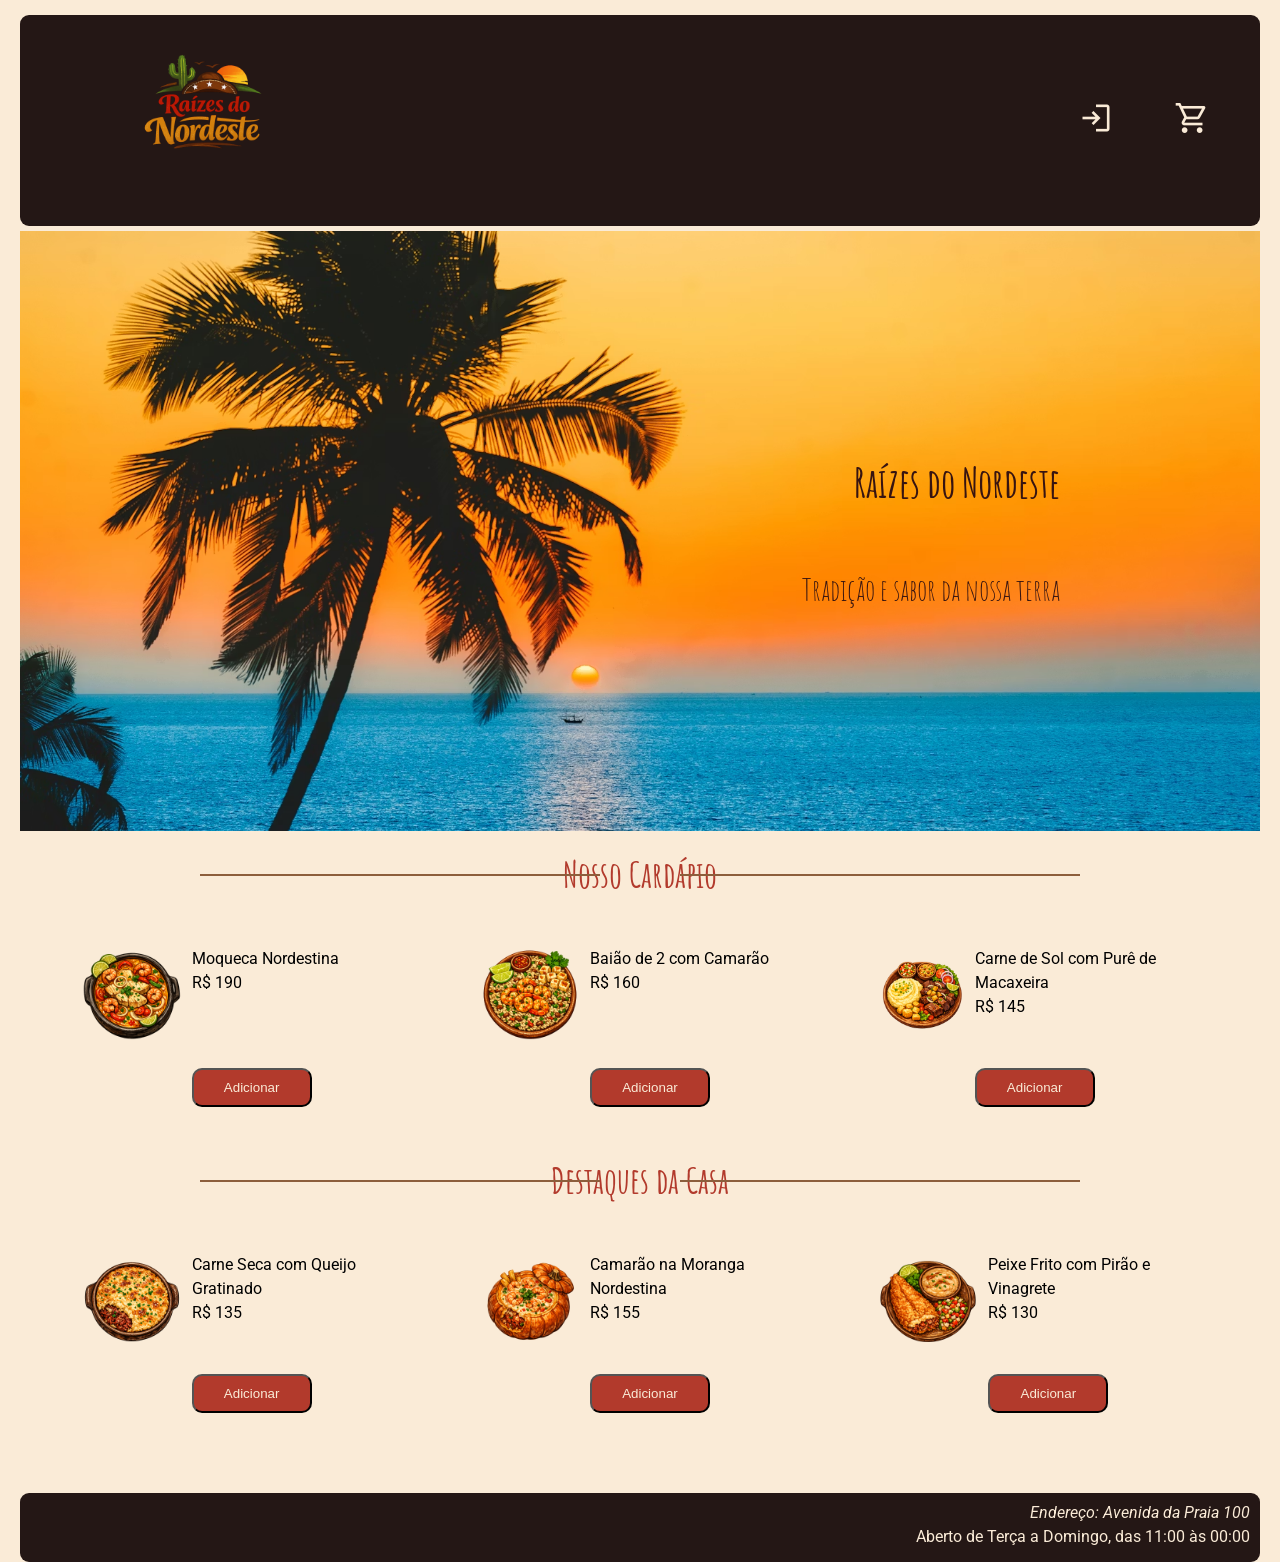
==== index.html @ 255d8f6d "tudo pronto para subir para o github pages" ====
<!DOCTYPE html>
<html lang="en">
<head>
    <meta charset="UTF-8">
    <meta name="viewport" content="width=device-width, initial-scale=1.0">
    <title>Raízes do Nordeste</title>
    <link rel="stylesheet" href="index.css">
    <link rel="stylesheet" href="index-media.css">

<link rel="stylesheet" href="https://fonts.googleapis.com/css2?family=Material+Symbols+Outlined" />

<link rel="preconnect" href="https://fonts.googleapis.com">
<link rel="preconnect" href="https://fonts.gstatic.com" crossorigin>
<link href="https://fonts.googleapis.com/css2?family=Roboto:ital,wght@0,100..900;1,100..900&display=swap" rel="stylesheet">

<link rel="preconnect" href="https://fonts.googleapis.com">
<link rel="preconnect" href="https://fonts.gstatic.com" crossorigin>
<link href="https://fonts.googleapis.com/css2?family=Amatic+SC:wght@400;700&display=swap" rel="stylesheet">


</head>
<body>

    <header class="menu-container">

        <div class="logo">
            <img src="imagens/raizes-do-nordeste.png" alt="logo-restaurante">
        </div>

        <nav class="header-nav">

            <a href="login.html" class="icone-link" title="Login" target="_blank"><span class="material-symbols-outlined">login</span></a>
            <a href="carrinho.html" class="icone-link" title="Carrinho" target="_blank"><span class="material-symbols-outlined">shopping_cart</span><span class="contador"></span></a>

        </nav>

    </header>

    <section class="banner">
        <div class="banner-content">
            <h1 class="banner-titulo">Raízes do Nordeste</h1>
            <p class="banner-paragrafo">Tradição e sabor da nossa terra</p>
        </div>
    </section>

     <h2 class="titulo-section">Nosso Cardápio</h2>

    <section class="cardapio-container">

        <article class="opcoes">

            <div class="opcao">
                <img src="imagens/moqueca.png" alt="moqueca-nordestina">

                <div class="descricao">
                    <p>Moqueca Nordestina</p>
                    <p>R$ 190</p>
                    <button class="btn" data-nome="moqueca" data-preco="190" data-qtd = 0>Adicionar</button>
                </div>

            </div>

        </article>

        <article class="opcoes">

            <div class="opcao">
                <img src="imagens/baiao.png" alt="baião-de-dois-com-camarão">

                <div class="descricao">
                    <p>Baião de 2 com Camarão</p>
                    <p>R$ 160</p>
                    <button class="btn" data-nome="baiao" data-preco="160">Adicionar</button>
                </div>

            </div>

        </article>

        <article class="opcoes">

            <div class="opcao">
                <img src="imagens/carneDeSol.png" alt="carne-de-sol-com-purê-de-macaxeira">

                <div class="descricao">
                    <p>Carne de Sol com Purê de Macaxeira</p>
                    <p>R$ 145</p>
                    <button class="btn" data-nome="carneDeSol" data-preco="145">Adicionar</button>
                </div>

            </div>

        </article>

    </section>

    <h2 class="titulo-section">Destaques da Casa</h2>

    <section class="destaques-container">

        <article class="opcoes">
            <div class="opcao">
                <img src="imagens/carneSeca.png" alt="carne-seca-com-queijo-gratinado">

                <div class="descricao">
                    <p>Carne Seca com Queijo Gratinado</p>
                    <p>R$ 135</p>
                    <button class="btn" data-nome="carneSeca" data-preco="135">Adicionar</button>
                </div>
            </div>
        </article>
        
        <article class="opcoes">
            <div class="opcao">
                <img src="imagens/camarao.png" alt="camarão-na-moranga-nordestina">

                <div class="descricao">
                    <p>Camarão na Moranga Nordestina</p>
                    <p>R$ 155</p>
                    <button class="btn" data-nome="camarao" data-preco="155">Adicionar</button>
                </div>
            </div>
        </article>


        <article class="opcoes">
            <div class="opcao">
                <img src="imagens/peixeFrito.png" alt="peixe-frito-com-pirão-evinagrete">
                    <div class="descricao">
                        <p>Peixe Frito com Pirão e Vinagrete</p>
                        <p>R$ 130</p>
                        <button class="btn" data-nome="peixeFrito" data-preco="130">Adicionar</button>
                    </div>
            </div>
        </article>
    </section>

    <footer class="rodape">
        <address>Endereço: Avenida da Praia 100</address>
        <p>Aberto de Terça a Domingo, das 11:00 às 00:00</p>
    </footer>

    <script src="raizes.js"></script>

</body>
</html>
---- index.css ----
:root{
    --color-fundo: antiquewhite; 
    --btn-color: #B23A2C;
 }
 
 html{
    margin: 0;
    padding: 0;
    box-sizing: border-box;
    font-size: 62.5%;
 }

 body{
    font-family: "Roboto";
    font-size: 1.6rem;
    background-color: var(--color-fundo);
 }

.logo img{
    width: 20rem;
}

.menu-container{
    display: flex;
    justify-content: space-between;
    align-items: center;
    padding: 1rem 2rem;
    /* background-color: #733731; */
    background-color: #241715;
    color: antiquewhite;
    border-radius: .9rem;
}

.header-nav{
    display: flex;
    align-items: center;
    gap: 3rem;
}

.icone-link{
    color: antiquewhite;
}

a{
    text-decoration: none;
}

.contador{
    color: antiquewhite;
    text-decoration: none;
}

.banner-content h1, .banner-content p{
    text-align: center;
    font-family:"Amatic SC";
    color: #371411;
}

.banner-titulo{
    font-size: 4rem;
}

.banner-paragrafo{
    font-size: 3rem;
}

.titulo-section{
    position: relative;
    text-align: center;
    font-family:"Amatic SC";
    font-size: 2.8rem;
    color: #B23A2C;
    margin: 2rem 0 ;
}

.titulo-section::before, .titulo-section::after{
    content: "";
    position: absolute;
    top: 50%;
    width: clamp(5rem, 22%, 12rem);
    height: 0.2rem;
    background-color: #8C5E3C;
}

.titulo-section::before{
    left: 0;
    transform: translateX(30%);
}

.titulo-section::after{
    right:0;
    transform: translateX(-30%);
}

.cardapio-container{
    display: flex;
    flex-direction: column;
    gap: 2.4rem;
}

.opcao{
    display: flex;
    gap: 5rem ;
    min-height: 14rem;
}

.opcao img{
    width: 10rem;
    height: 10rem;
    object-fit: cover;
    border-radius: .6rem;
}

.descricao{
    display: flex;
    flex-direction: column;
}

.descricao p{
    margin: 0;
    line-height: 2.4rem;
}

.btn{
    width: 12rem;
    padding: .5rem;
    border-radius: 1rem;
    background-color: var(--btn-color);
    color: antiquewhite;
    margin-top: 2.4rem;
    cursor: pointer;
}

.destaques-container{
    display: flex;
    flex-direction: column;
    gap: 2.4rem;
}

.rodape p{
    margin: 0;
    line-height: 3rem;
}

.rodape{
    /* background-color: #733731; */
    /*background-color: #653e3a;*/
    background-color: #241715;
    color: antiquewhite;
    padding: 1rem;
    margin-top: 2.4rem;
    border-radius: .9rem;

}
---- index-media.css ----
/*iphone SE */
@media screen and (min-width: 23.55em){

.titulo-section::before{
    left: 0;
    transform: translateX(30%);
}

.titulo-section::after{
    right:0;
    transform: translateX(-30%);
}

}

/*ipad mini */
@media screen and (min-width: 48rem){

body{
    margin: 0;
    padding: 0;
    box-sizing: border-box;
    display: flex;
    flex-direction: column;  
    padding-inline: 2rem;
    padding-block: 1.5rem;

}

.logo img{
    width: 34rem;
}

.header-nav{
    gap: 4rem;
}

.header-nav .material-symbols-outlined{
    font-size: 3.6rem;
}

.menu-container{
    display: flex;
    justify-content: space-between;
    align-items: center;
    padding: 1rem 5rem;
}

.banner-content{
    background-image: url(imagens/banner-imagem.avif);
    background-size: cover;
    background-position: center;
    background-repeat: no-repeat;
    min-height: 38rem;
    margin-top: .5rem;
    display: flex;
    flex-direction: column;
    justify-content: center;
    align-items: flex-end;
    padding-right: 8rem;
}

.titulo-section::before, .titulo-section::after{
    width: clamp(8rem, 30%, 20rem);
}

.titulo-section::before{
    left: 0;
    transform: translateX(40%);
}

.titulo-section::after{
    right:0;
    transform: translateX(-40%);
}

.cardapio-container{
    flex-direction: row;
    justify-content: center;
    gap: 1.5rem;
    padding-inline: 2rem;
}

.opcoes {
    width: 32rem;
 
}

.opcao{
    display: flex ;
    gap: 1.6rem;
    min-height: 14rem;
}

.descricao{
    display: flex;
    flex-direction: column;
}

.descricao .btn{
    margin-top: auto;
}

.destaques-container{
    flex-direction: row;
    justify-content: center;
    gap: 1.5rem;
    padding-inline: 2rem;
    margin-bottom: 5rem;
}

.rodape{
    text-align: right;
}

}

/*ipad pro */
@media screen and (min-width: 64em){
    body{
        display: flex;
        flex-direction: column;
        height: 100vh;
    }

    .titulo-section::before, .titulo-section::after{
        width: clamp(8rem, 30%, 26rem);
    }

    .titulo-section::before{
        left: 0;
        transform: translateX(40%);
    }

    .titulo-section::after{
        right:0;
        transform: translateX(-40%);
    }

    .opcao{
        display: flex ;
        gap: 1rem;
        min-height: 16rem;
    }

    .cardapio-container{
        padding: 2rem;
    }

    .destaques-container{
        padding: 2rem;
    }

    .rodape{
        margin-top: auto;
    }


}

/*media para desktop*/
@media screen and (min-width: 75em) {

    body{
    margin: 0;
    padding: 0;
    box-sizing: border-box;
    display: flex;
    flex-direction: column;  
    padding-inline: 2rem;
    padding-block: 1.5rem;

}

    .logo img{
    width: 28rem;
}

    .header-nav{
    gap: 6rem;
}

    .banner-content{
        min-height: 60rem;
        padding-right: 20rem;
    }

    .titulo-section{
        font-size: 3.6rem;
    }

    .titulo-section::before, .titulo-section::after{
        width: clamp(8rem, 50%, 40rem);
}

    .titulo-section::before{
        left: 0;
        transform: translateX(45%);
}

    .titulo-section::after{
        right:0;
        transform: translateX(-45%);
}

    .cardapio-container{
        justify-content: space-around;
        padding: 3rem;
    }

    .destaques-container{
        justify-content: space-around;
        padding: 3rem;
    }

    .icone-link{
        transform: scale(1);
        transition: transform .3s ease-in;
    }

    .icone-link:hover{
        transform: scale(1.2);
    }

    .btn{
       padding: 1rem;
       transform: scale(1);
       /* transition: transform .3s ease-in; */
    }

    .btn:hover{
        /* transform: scale(1.1); */
        background-color: rgb(64, 40, 40);
        
    }
    
}
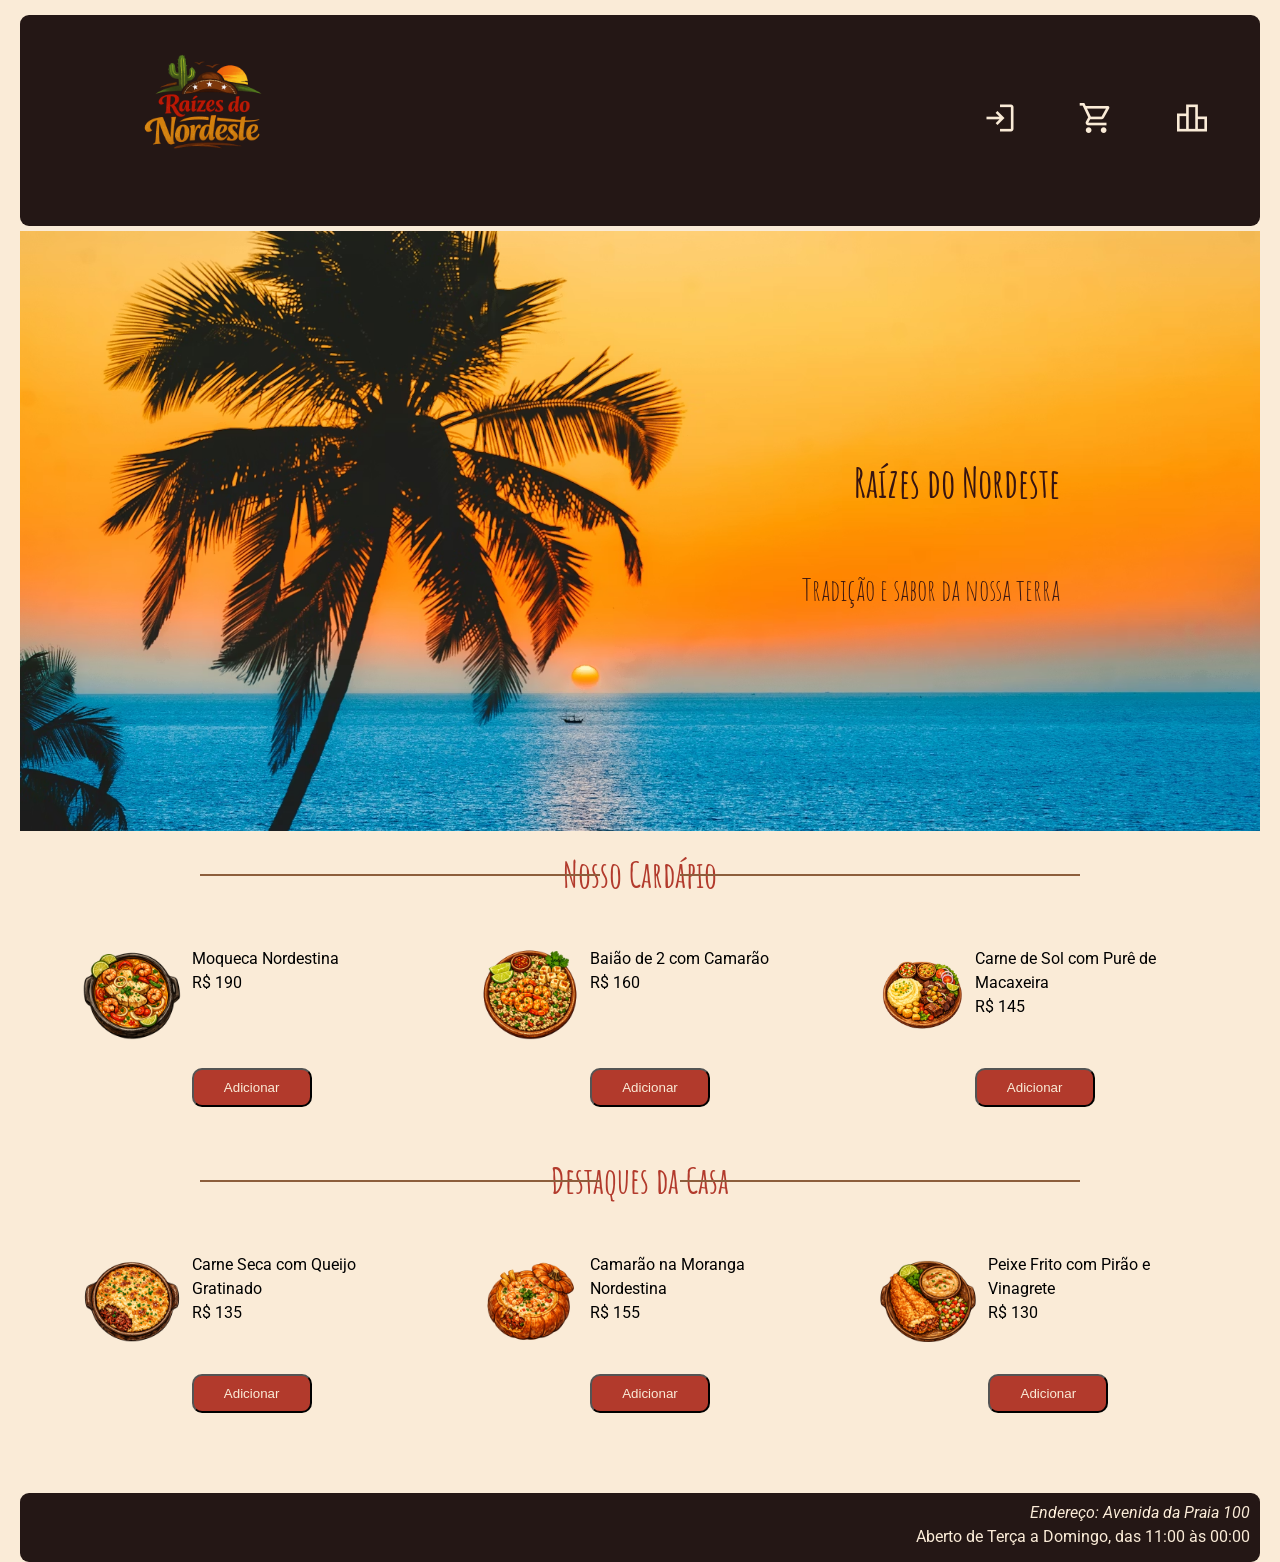
==== commit 39f3c2ce: "criacao do sistema de pontos" ====
--- a/index.html
+++ b/index.html
@@ -1,5 +1,5 @@
 <!DOCTYPE html>
-<html lang="en">
+<html lang="pt-br">
 <head>
     <meta charset="UTF-8">
     <meta name="viewport" content="width=device-width, initial-scale=1.0">
@@ -31,7 +31,8 @@
 
             <a href="login.html" class="icone-link" title="Login" target="_blank"><span class="material-symbols-outlined">login</span></a>
             <a href="carrinho.html" class="icone-link" title="Carrinho" target="_blank"><span class="material-symbols-outlined">shopping_cart</span><span class="contador"></span></a>
-
+            <a href="pontos.html" class="icone-link" title="Pontos Acumulados" target="_blank"> <span class="material-symbols-outlined">
+leaderboard</span></a>
         </nav>
 
     </header>
@@ -140,7 +141,7 @@
         <p>Aberto de Terça a Domingo, das 11:00 às 00:00</p>
     </footer>
 
-    <script src="raizes.js"></script>
+    <script src="index.js"></script>
 
 </body>
 </html>
--- a/index.css
+++ b/index.css
@@ -25,7 +25,6 @@
     justify-content: space-between;
     align-items: center;
     padding: 1rem 2rem;
-    /* background-color: #733731; */
     background-color: #241715;
     color: antiquewhite;
     border-radius: .9rem;
@@ -143,14 +142,11 @@
 }
 
 .rodape{
-    /* background-color: #733731; */
-    /*background-color: #653e3a;*/
     background-color: #241715;
     color: antiquewhite;
     padding: 1rem;
     margin-top: 2.4rem;
     border-radius: .9rem;
-
 }
 
 
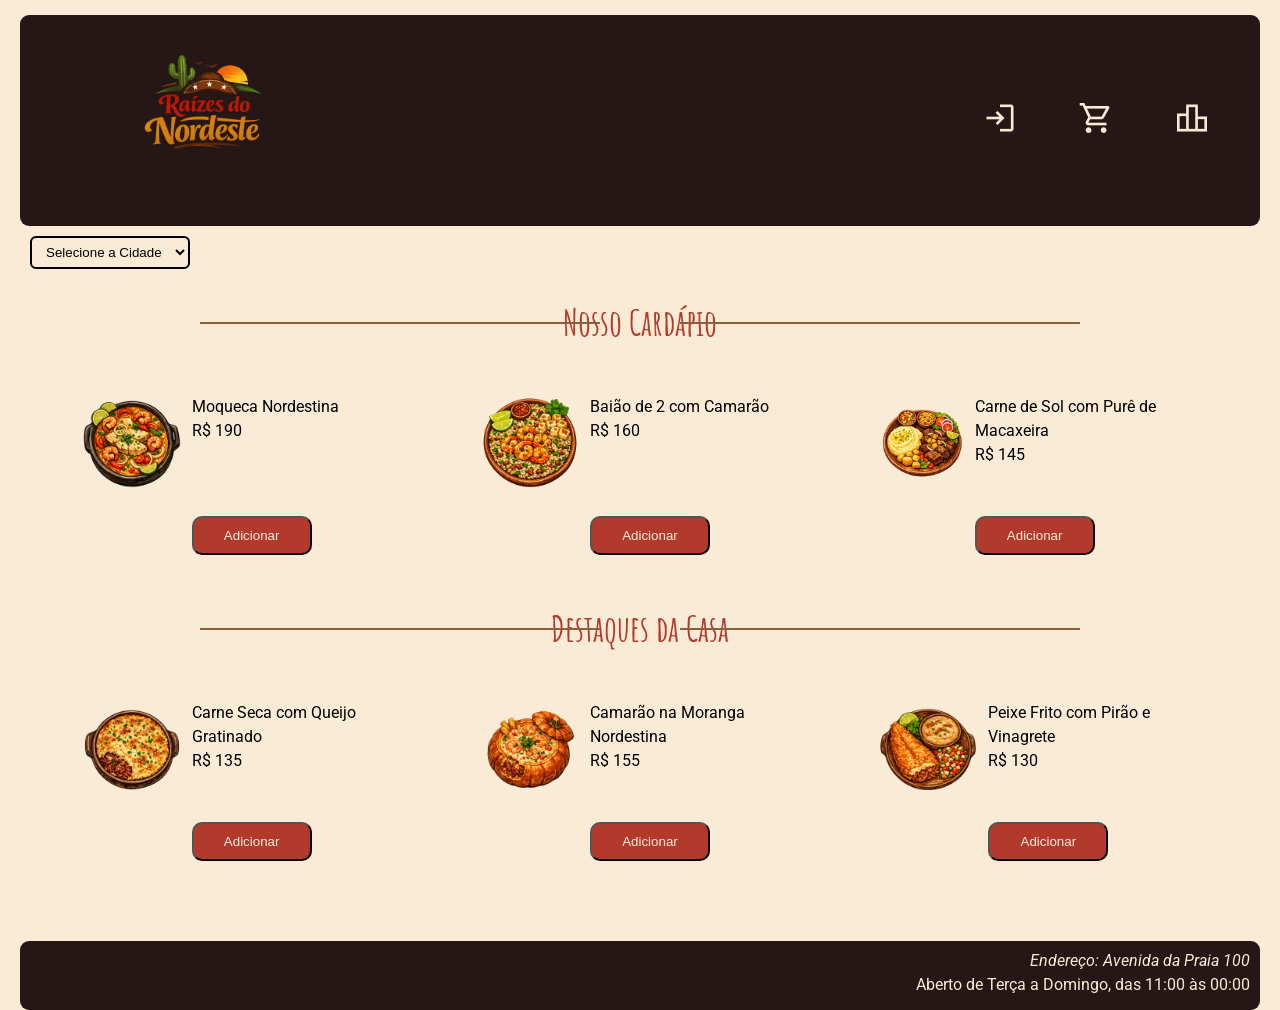
==== commit eb267db1: "criacao do select para a escolha das cidades;" ====
--- a/index.html
+++ b/index.html
@@ -28,7 +28,6 @@
         </div>
 
         <nav class="header-nav">
-
             <a href="login.html" class="icone-link" title="Login" target="_blank"><span class="material-symbols-outlined">login</span></a>
             <a href="carrinho.html" class="icone-link" title="Carrinho" target="_blank"><span class="material-symbols-outlined">shopping_cart</span><span class="contador"></span></a>
             <a href="pontos.html" class="icone-link" title="Pontos Acumulados" target="_blank"> <span class="material-symbols-outlined">
@@ -37,13 +36,15 @@
 
     </header>
 
-    <section class="banner">
-        <div class="banner-content">
-            <h1 class="banner-titulo">Raízes do Nordeste</h1>
-            <p class="banner-paragrafo">Tradição e sabor da nossa terra</p>
-        </div>
-    </section>
-
+    <div class="seletorCidade">
+        <select name="" id="cidade">
+            <option value="">Selecione a Cidade</option>
+            <option value="recife">Recife</option>
+            <option value="maceio">Maceió</option>
+            <option value="natal">Natal</option>
+            <option value="joaoPessoa">João Pessoa</option>
+        </select>
+    </div>
      <h2 class="titulo-section">Nosso Cardápio</h2>
 
     <section class="cardapio-container">
--- a/index.css
+++ b/index.css
@@ -24,7 +24,7 @@
     display: flex;
     justify-content: space-between;
     align-items: center;
-    padding: 1rem 2rem;
+    padding: 1rem .5rem;
     background-color: #241715;
     color: antiquewhite;
     border-radius: .9rem;
@@ -53,6 +53,17 @@
     text-align: center;
     font-family:"Amatic SC";
     color: #371411;
+}
+
+.seletorCidade{
+    padding: 1rem;
+}
+
+.seletorCidade select{
+    background-color: antiquewhite;
+    padding: .6rem 1rem;
+    border-radius: .6rem;
+    border: 2px solid black;
 }
 
 .banner-titulo{
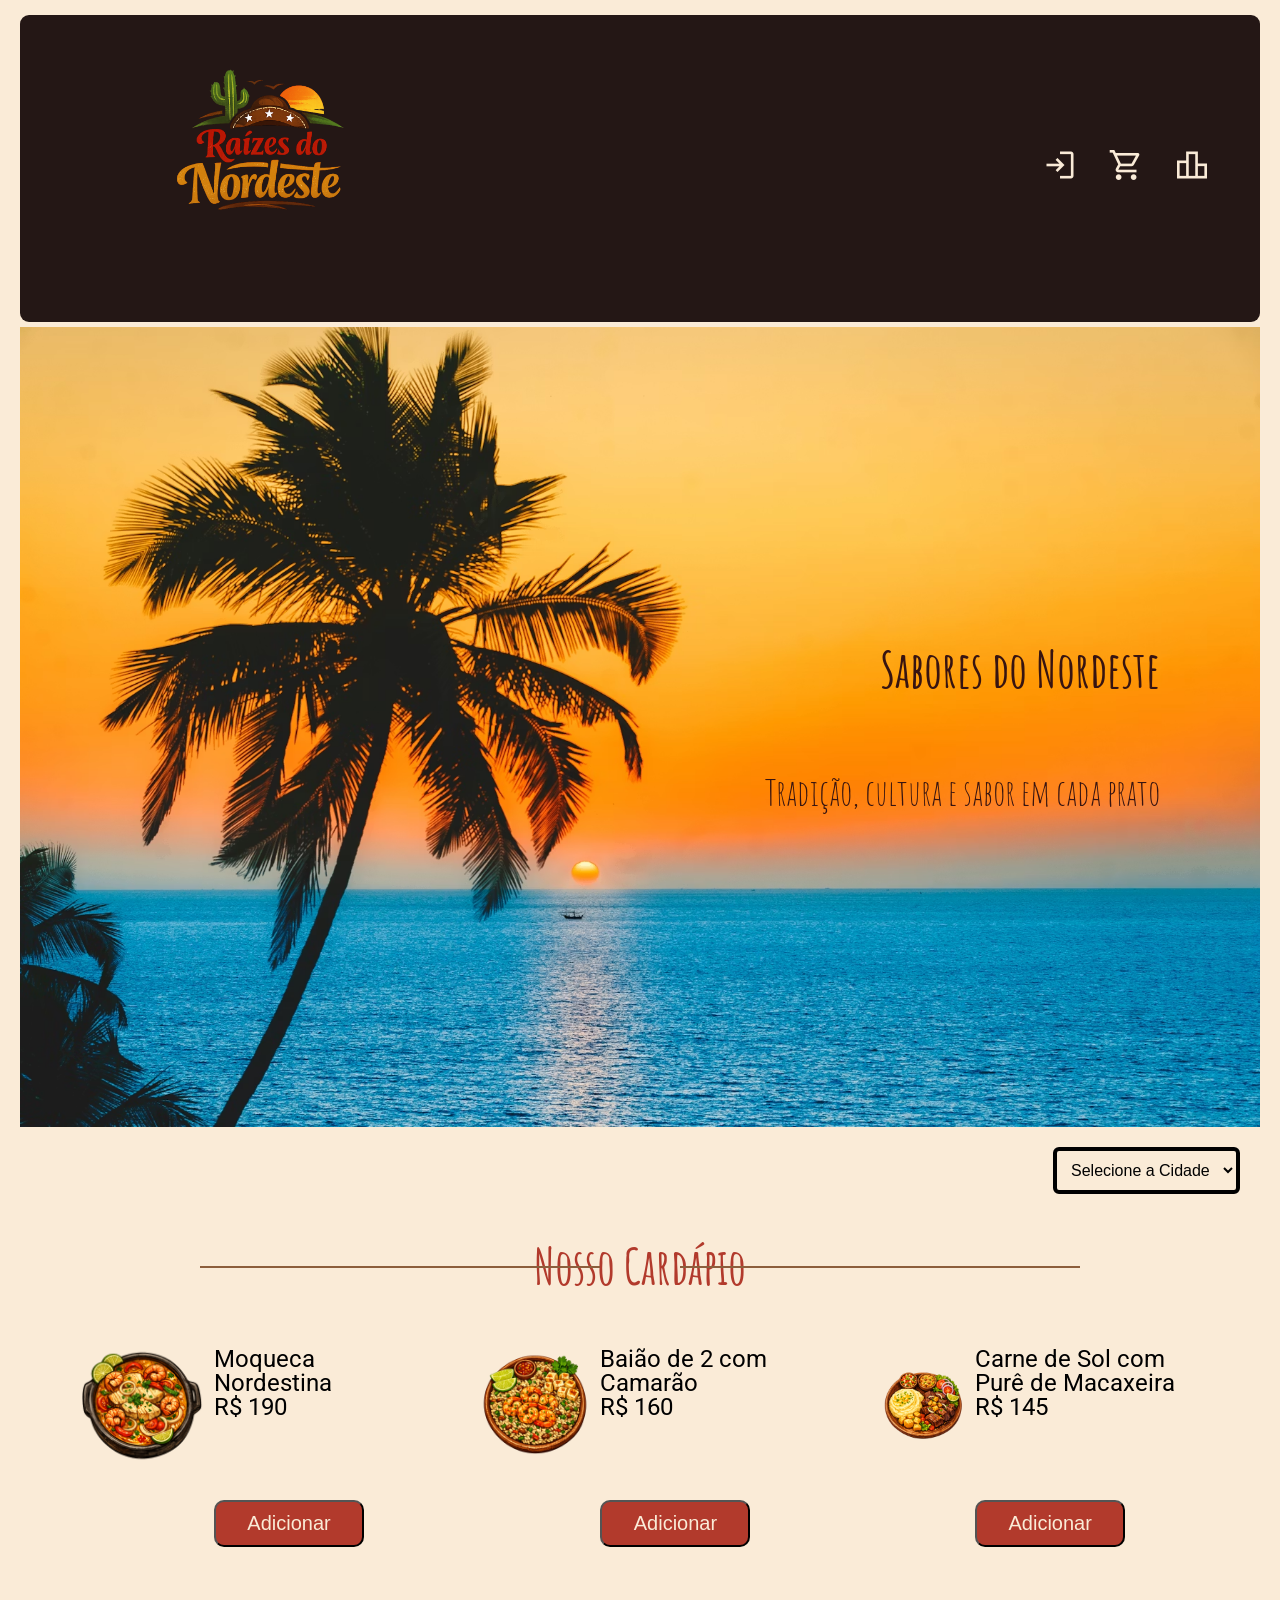
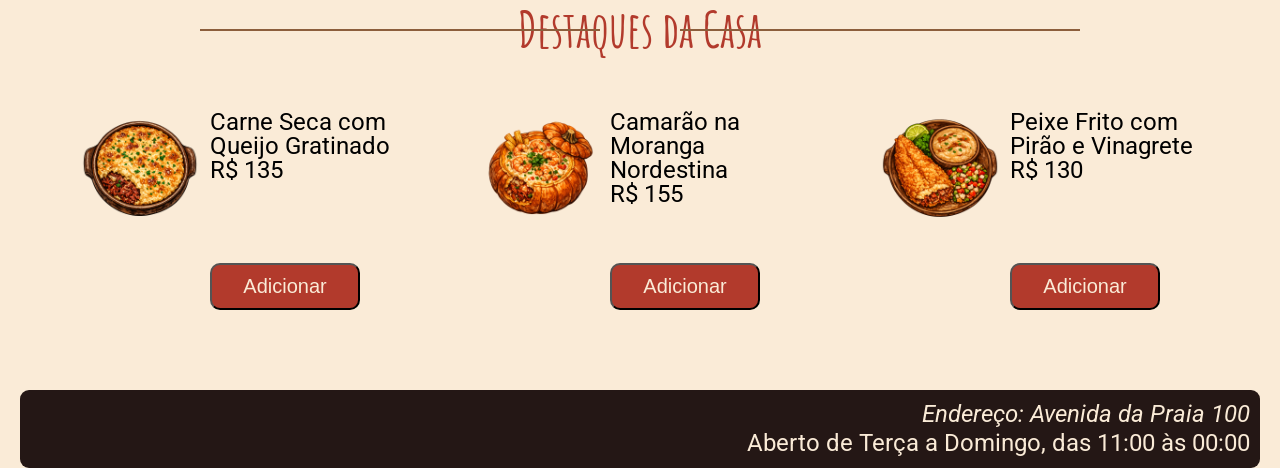
==== commit 80a13f5a: "css do index corrigido; trabalho finalizado" ====
--- a/index.html
+++ b/index.html
@@ -36,6 +36,11 @@
 
     </header>
 
+    <div class="banner-content">
+        <h1 class="banner-titulo">Sabores do Nordeste</h1>
+        <p class="banner-paragrafo">Tradição, cultura e sabor em cada prato</p>
+    </div>
+
     <div class="seletorCidade">
         <select name="" id="cidade">
             <option value="">Selecione a Cidade</option>
@@ -45,6 +50,7 @@
             <option value="joaoPessoa">João Pessoa</option>
         </select>
     </div>
+
      <h2 class="titulo-section">Nosso Cardápio</h2>
 
     <section class="cardapio-container">
--- a/index.css
+++ b/index.css
@@ -24,7 +24,7 @@
     display: flex;
     justify-content: space-between;
     align-items: center;
-    padding: 1rem .5rem;
+    padding: 1rem 1rem;
     background-color: #241715;
     color: antiquewhite;
     border-radius: .9rem;
@@ -57,6 +57,8 @@
 
 .seletorCidade{
     padding: 1rem;
+    display: flex;
+    justify-content: flex-end ;
 }
 
 .seletorCidade select{
--- a/index-media.css
+++ b/index-media.css
@@ -1,3 +1,4 @@
+
 /*iphone SE */
 @media screen and (min-width: 23.55em){
 
@@ -14,7 +15,7 @@
 }
 
 /*ipad mini */
-@media screen and (min-width: 48rem){
+@media screen and (min-width: 48em){
 
 body{
     margin: 0;
@@ -24,6 +25,7 @@
     flex-direction: column;  
     padding-inline: 2rem;
     padding-block: 1.5rem;
+    min-height: 100vh;
 
 }
 
@@ -57,8 +59,10 @@
     flex-direction: column;
     justify-content: center;
     align-items: flex-end;
-    padding-right: 8rem;
-}
+    padding-right: 3rem;
+    margin-top: .5rem;
+}
+
 
 .titulo-section::before, .titulo-section::after{
     width: clamp(8rem, 30%, 20rem);
@@ -66,12 +70,16 @@
 
 .titulo-section::before{
     left: 0;
-    transform: translateX(40%);
+    transform: translateX(20%);
 }
 
 .titulo-section::after{
     right:0;
-    transform: translateX(-40%);
+    transform: translateX(-20%);
+}
+
+.titulo-section{
+    font-size: 4rem;
 }
 
 .cardapio-container{
@@ -79,6 +87,7 @@
     justify-content: center;
     gap: 1.5rem;
     padding-inline: 2rem;
+    padding: 3rem;
 }
 
 .opcoes {
@@ -99,6 +108,8 @@
 
 .descricao .btn{
     margin-top: auto;
+    padding: .8rem;
+    font-size: 1.6rem;
 }
 
 .destaques-container{
@@ -111,6 +122,7 @@
 
 .rodape{
     text-align: right;
+    margin-top: auto;
 }
 
 }
@@ -121,6 +133,16 @@
         display: flex;
         flex-direction: column;
         height: 100vh;
+        padding-block: 1rem;
+    }
+
+    .logo img{
+        width: 30rem;
+        height: 25rem;
+    }
+
+    .material-symbols-outlined{
+        font-size: 10rem;
     }
 
     .titulo-section::before, .titulo-section::after{
@@ -129,33 +151,75 @@
 
     .titulo-section::before{
         left: 0;
-        transform: translateX(40%);
+        transform: translateX(20%);
     }
 
     .titulo-section::after{
         right:0;
-        transform: translateX(-40%);
-    }
+        transform: translateX(-20%);
+    }
+
+    .titulo-section{
+        font-size: 6rem;
+    }
+
+    .banner-content p{
+        font-size: 3.6rem;
+    }
+
+    .banner-content h1{
+        font-size: 5rem;
+    }
+
+    .seletorCidade{
+        padding: 2rem;
+        display: flex;
+        justify-content: flex-end ;
+}
+
+    .seletorCidade select{
+        background-color: antiquewhite;
+        padding: 1rem 1rem;
+        border-radius: .6rem;
+        border: 4px solid black;
+        font-size: 1.6rem
+}
 
     .opcao{
         display: flex ;
         gap: 1rem;
-        min-height: 16rem;
+        min-height: 20rem;
+    }
+
+    .opcao img{
+        width: 15rem;
+        height: 15rem;
+    }
+
+    .descricao{
+        font-size: 2.4rem;
     }
 
     .cardapio-container{
-        padding: 2rem;
+        gap: 2rem;
+        padding: 3rem;
     }
 
     .destaques-container{
-        padding: 2rem;
+        gap: 2rem;
+        padding: 3rem;
+    }
+
+    .btn{
+        padding: 1rem !important;
+        font-size: 2.4rem !important;
+        width: 15rem;
     }
 
     .rodape{
         margin-top: auto;
-    }
-
-
+        font-size: 2.4rem;
+    }
 }
 
 /*media para desktop*/
@@ -169,24 +233,27 @@
     flex-direction: column;  
     padding-inline: 2rem;
     padding-block: 1.5rem;
+    font-size: 3rem
 
 }
 
     .logo img{
-    width: 28rem;
+    width: 40rem;
+    height: 28rem;
 }
 
     .header-nav{
-    gap: 6rem;
+    gap: 3rem;
 }
 
     .banner-content{
-        min-height: 60rem;
-        padding-right: 20rem;
+        min-height: 80rem;
+        padding-right: 10rem;
+        font-size: 10rem;
     }
 
     .titulo-section{
-        font-size: 3.6rem;
+        font-size: 5rem;
     }
 
     .titulo-section::before, .titulo-section::after{
@@ -202,6 +269,14 @@
         right:0;
         transform: translateX(-45%);
 }
+    .opcao{
+        min-height: 20rem;
+    }
+
+    .opcao img{
+        width: 15rem;
+        height: 12rem;
+    }
 
     .cardapio-container{
         justify-content: space-around;
@@ -213,23 +288,13 @@
         padding: 3rem;
     }
 
-    .icone-link{
-        transform: scale(1);
-        transition: transform .3s ease-in;
-    }
-
-    .icone-link:hover{
-        transform: scale(1.2);
-    }
-
     .btn{
-       padding: 1rem;
-       transform: scale(1);
-       /* transition: transform .3s ease-in; */
+       padding: 1rem !important;
+       font-size: 2rem !important;
+       width: 15rem; 
     }
 
     .btn:hover{
-        /* transform: scale(1.1); */
         background-color: rgb(64, 40, 40);
         
     }
